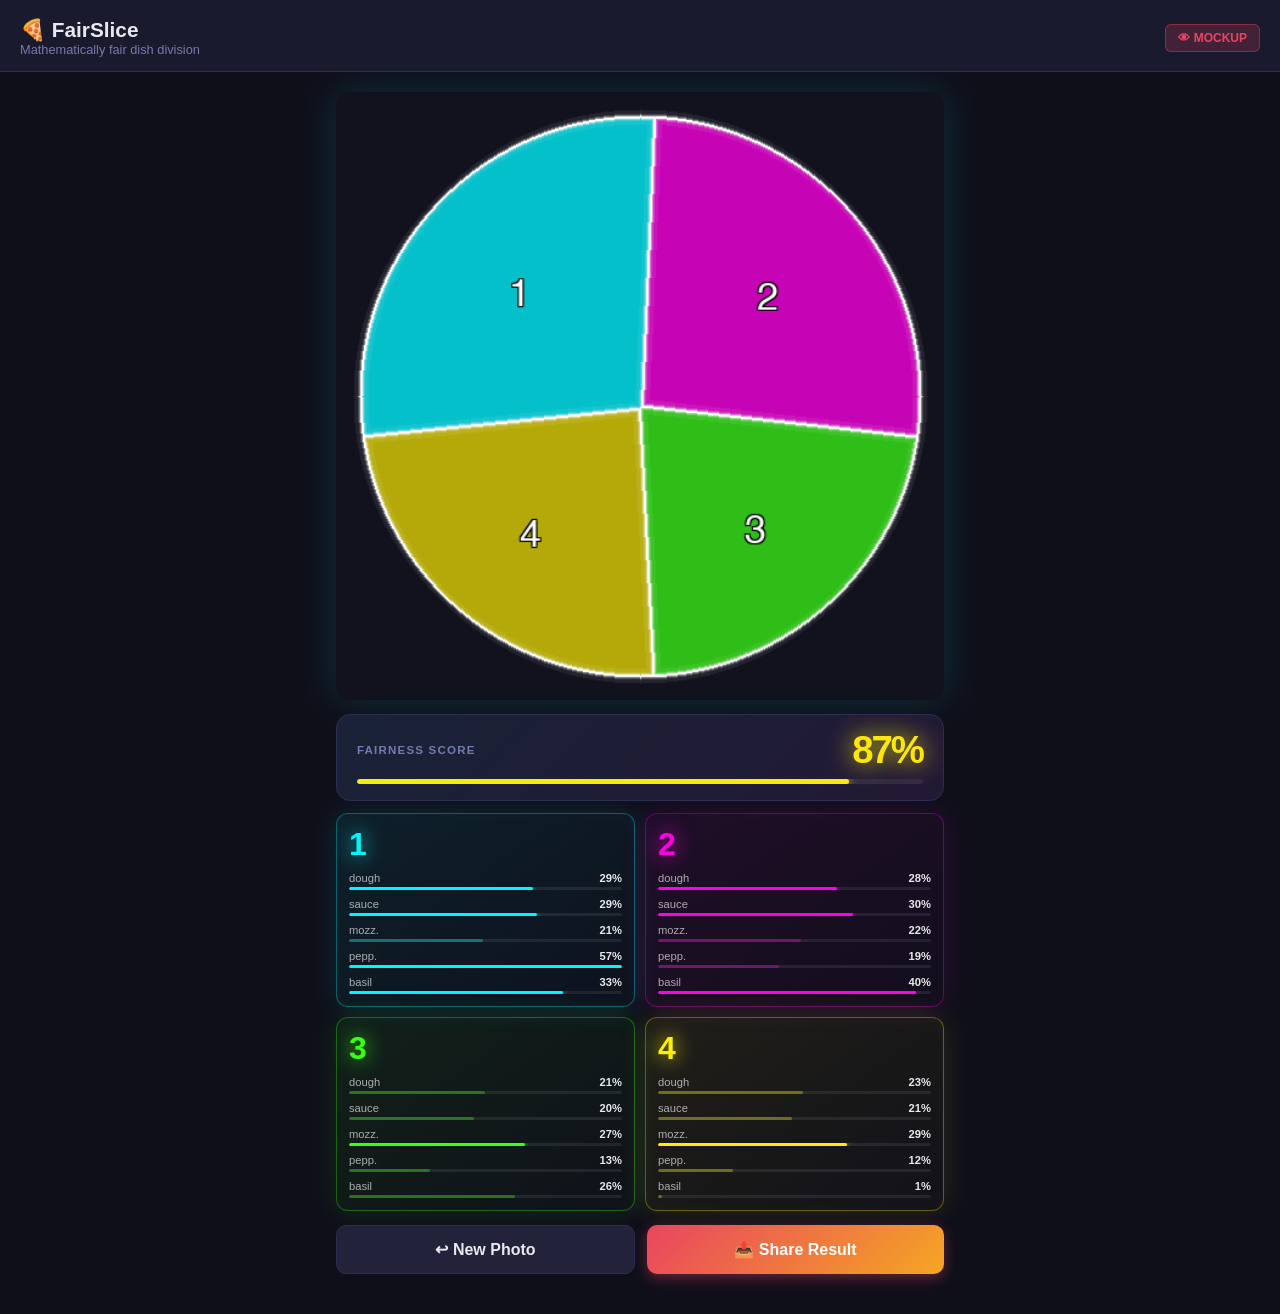
==== app/static/mockup.html @ 388ee1ed "feat: add Module 3 — visualization, UI, backend & deployment (Quirce) - src/fair-slice/visualize.py:" ====
<!DOCTYPE html>
<html lang="en">
<head>
  <meta charset="UTF-8"/>
  <meta name="viewport" content="width=device-width,initial-scale=1"/>
  <title>FairSlice — Result Mockup</title>
  <style>
    *,*::before,*::after{box-sizing:border-box;margin:0;padding:0}
    :root{--bg:#0f0f1a;--card:#1a1a2e;--card2:#22223a;--border:#2e2e50;--text:#e8e8f0;--muted:#7878aa;--radius:14px}
    html,body{background:var(--bg);color:var(--text);font-family:-apple-system,BlinkMacSystemFont,"Segoe UI",Roboto,sans-serif;min-height:100vh}
    header{padding:18px 20px 14px;background:var(--card);border-bottom:1px solid var(--border);display:flex;align-items:center;gap:12px;position:sticky;top:0;z-index:10}
    header h1{font-size:1.3rem;font-weight:700} header p{font-size:.8rem;color:var(--muted)}
    .tag{margin-left:auto;padding:6px 12px;font-size:.75rem;background:rgba(233,69,96,.2);border:1px solid rgba(233,69,96,.4);border-radius:6px;color:#e94560;font-weight:700}
    main{max-width:640px;margin:0 auto;padding:20px 16px 40px}
    .img-wrap{border-radius:var(--radius);overflow:hidden;margin-bottom:14px;box-shadow:0 0 40px rgba(0,245,255,.15)}
    .img-wrap img{width:100%;display:block}
    .fhero{background:var(--card);border:1px solid var(--border);border-radius:var(--radius);padding:16px 20px;margin-bottom:12px;position:relative;overflow:hidden}
    .fhero::before{content:'';position:absolute;inset:0;background:linear-gradient(135deg,rgba(0,245,255,.04),rgba(255,0,228,.04));pointer-events:none}
    .ftop{display:flex;align-items:center;justify-content:space-between;margin-bottom:10px}
    .flabel{font-size:.72rem;font-weight:700;text-transform:uppercase;letter-spacing:1.2px;color:var(--muted)}
    .fnum{font-size:2.4rem;font-weight:900;letter-spacing:-2px;line-height:1;color:#ffee00;text-shadow:0 0 24px #ffee00}
    .ftrack{height:5px;background:rgba(255,255,255,.07);border-radius:3px;overflow:hidden}
    .ffill{height:100%;border-radius:3px;background:#ffee00;width:87%;box-shadow:0 0 10px #ffee00,0 0 20px #ffee0055}
    .grid{display:grid;grid-template-columns:1fr 1fr;gap:10px;margin-bottom:14px}
    .card{border-radius:12px;padding:14px 12px 12px;border:1px solid transparent}
    .pnum{font-size:2rem;font-weight:900;line-height:1;margin-bottom:12px;text-shadow:0 0 20px currentColor}
    .irow{margin-bottom:8px} .irow:last-child{margin-bottom:0}
    .imeta{display:flex;justify-content:space-between;font-size:.7rem;margin-bottom:3px;color:rgba(255,255,255,.65);font-weight:500}
    .ipct{font-weight:700;color:rgba(255,255,255,.9)}
    .itrack{height:3px;background:rgba(255,255,255,.08);border-radius:2px;overflow:hidden}
    .ifill{height:100%;border-radius:2px}
    .brow{display:flex;gap:12px}
    .btn{flex:1;padding:14px;border-radius:10px;border:none;font-size:1rem;font-weight:600;cursor:pointer}
    .bs{background:var(--card2);color:var(--text);border:1px solid var(--border)}
    .ba{background:linear-gradient(135deg,#e94560,#f5a623);color:#fff;box-shadow:0 4px 14px rgba(233,69,96,.4)}
  </style>
</head>
<body>
<header>
  <div><h1>🍕 FairSlice</h1><p>Mathematically fair dish division</p></div>
  <span class="tag">👁 MOCKUP</span>
</header>
<main>
  <div class="img-wrap"><img src="[data-uri]" alt="Sliced dish"/></div>
  <div class="fhero">
    <div class="ftop"><span class="flabel">Fairness Score</span><span class="fnum">87%</span></div>
    <div class="ftrack"><div class="ffill"></div></div>
  </div>
  <div class="grid" id="g"></div>
  <div class="brow">
    <button class="btn bs">↩ New Photo</button>
    <button class="btn ba">📤 Share Result</button>
  </div>
</main>
<script>
const C=["#00f5ff","#ff00e4","#39ff14","#ffee00"];
const S=[[0.286,0.293,0.209,0.569,0.333],[0.279,0.303,0.223,0.189,0.402],[0.211,0.195,0.274,0.126,0.259],[0.225,0.209,0.294,0.117,0.006]];
const L=["dough","sauce","mozz.","pepp.","basil"];
const ideal=0.25,g=document.getElementById("g");
S.forEach((ps,i)=>{
  const c=C[i],d=document.createElement("div");
  d.className="card";d.style.borderColor=c+"55";
  d.style.background=`linear-gradient(145deg,${c}12,${c}04)`;
  d.style.boxShadow=`0 0 28px ${c}20,inset 0 0 20px ${c}08`;
  const n=document.createElement("div");n.className="pnum";n.textContent=i+1;n.style.color=c;d.appendChild(n);
  ps.forEach((v,k)=>{
    const hi=v>ideal*1.08,r=document.createElement("div");r.className="irow";
    const m=document.createElement("div");m.className="imeta";
    m.innerHTML=`<span>${L[k]}</span><span class="ipct">${(v*100).toFixed(0)}%</span>`;
    const t=document.createElement("div");t.className="itrack";
    const f=document.createElement("div");f.className="ifill";
    f.style.width=Math.min(v/(ideal*1.7)*100,100)+"%";
    f.style.background=hi?c:c+"55";f.style.boxShadow=hi?`0 0 6px ${c}`:"none";
    t.appendChild(f);r.appendChild(m);r.appendChild(t);d.appendChild(r);
  });
  g.appendChild(d);
});
</script>
</body>
</html>
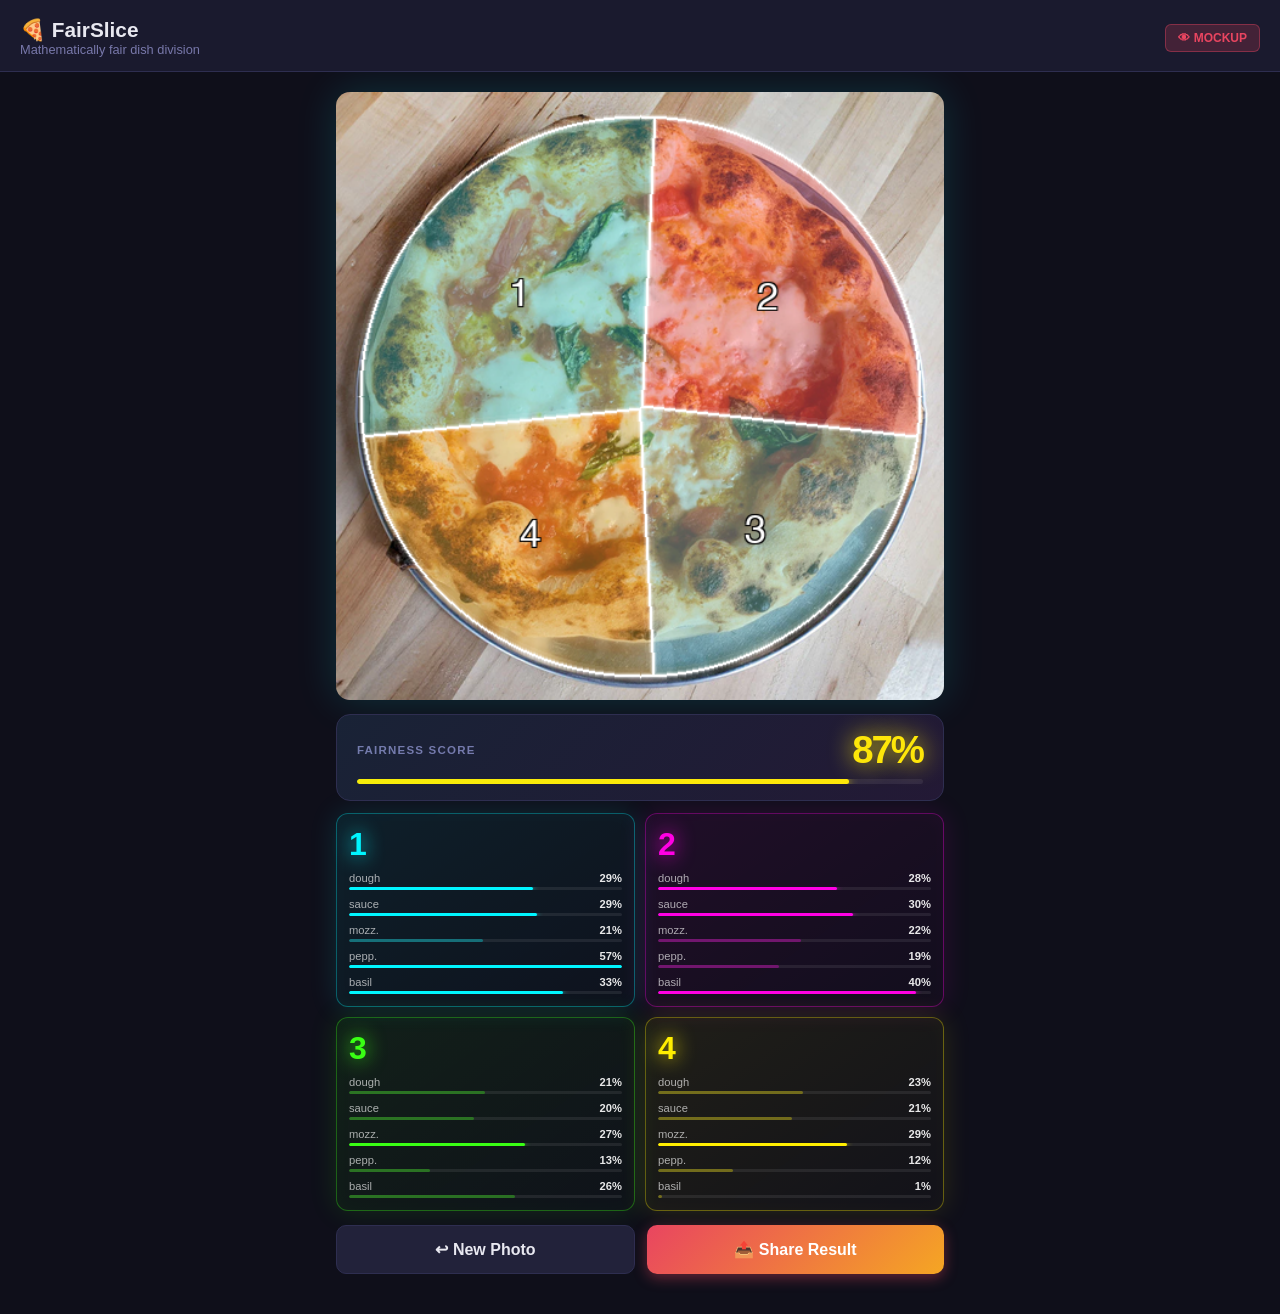
==== commit 50caafc0: "style: cleaner UI, softer overlay colours, real pizza mockup - visualize.py: replace harsh neon pale" ====
--- a/app/static/mockup.html
+++ b/app/static/mockup.html
@@ -41,7 +41,7 @@
   <span class="tag">👁 MOCKUP</span>
 </header>
 <main>
-  <div class="img-wrap"><img src="[data-uri]" alt="Sliced dish"/></div>
+  <div class="img-wrap"><img src="[data-uri]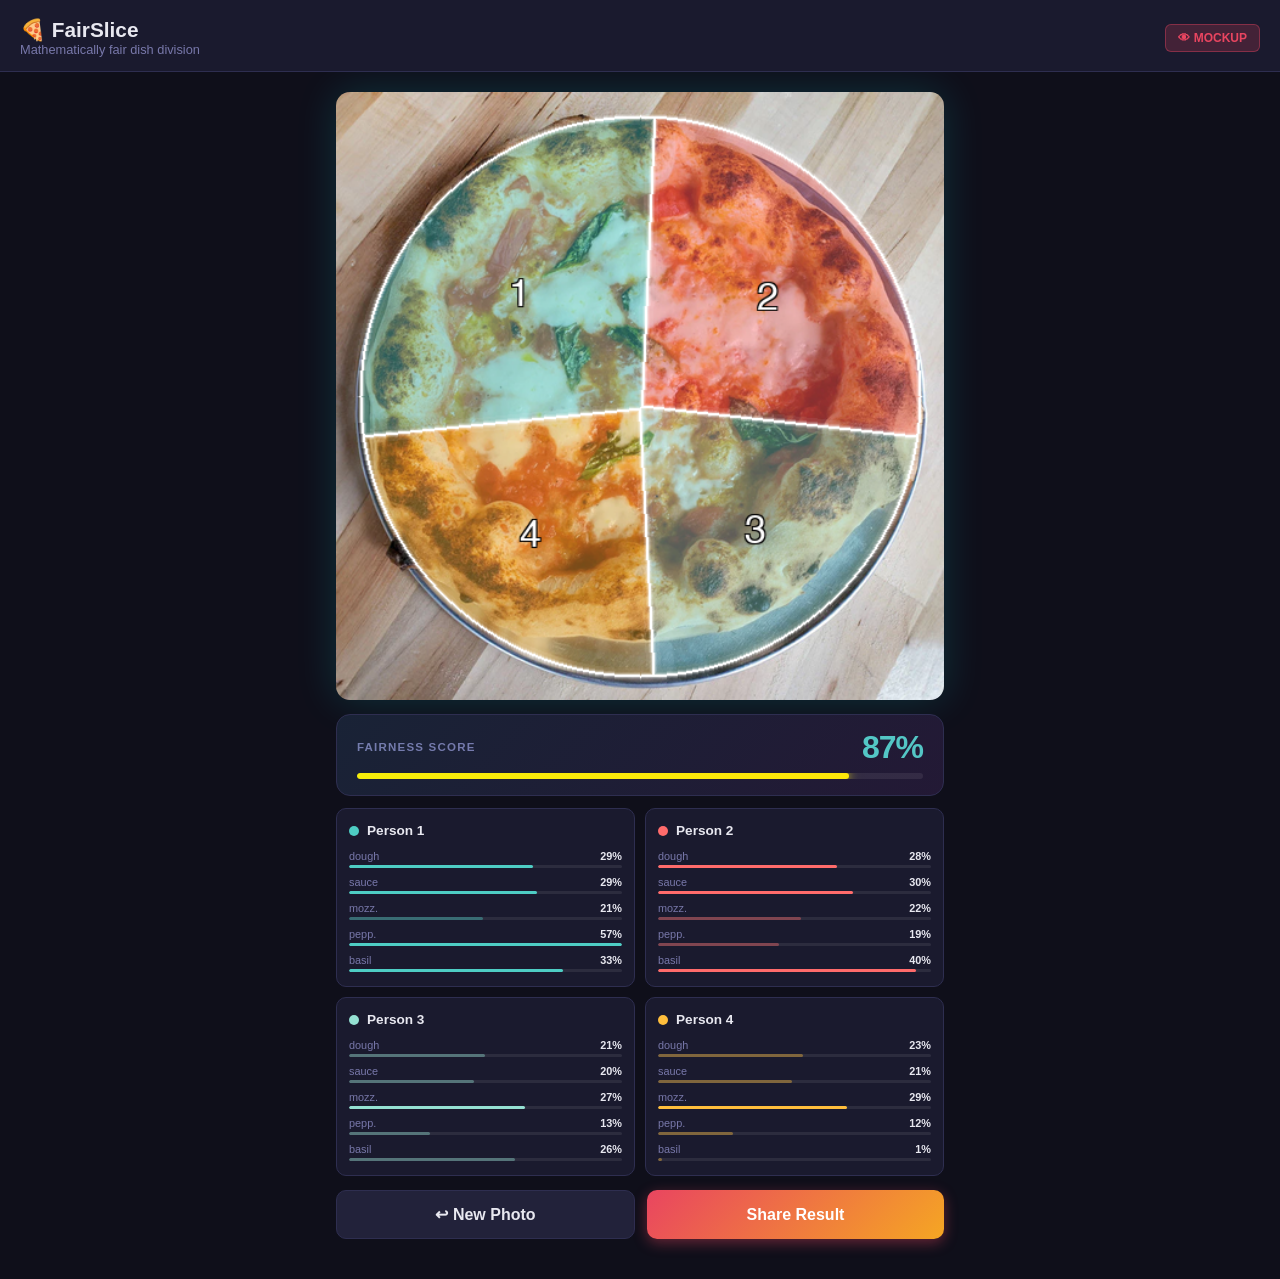
==== commit 5ba01574: "style: clean result section UI and remove Share Result emoji - Fairness score: smaller weight, no te" ====
--- a/app/static/mockup.html
+++ b/app/static/mockup.html
@@ -18,15 +18,15 @@
     .fhero::before{content:'';position:absolute;inset:0;background:linear-gradient(135deg,rgba(0,245,255,.04),rgba(255,0,228,.04));pointer-events:none}
     .ftop{display:flex;align-items:center;justify-content:space-between;margin-bottom:10px}
     .flabel{font-size:.72rem;font-weight:700;text-transform:uppercase;letter-spacing:1.2px;color:var(--muted)}
-    .fnum{font-size:2.4rem;font-weight:900;letter-spacing:-2px;line-height:1;color:#ffee00;text-shadow:0 0 24px #ffee00}
-    .ftrack{height:5px;background:rgba(255,255,255,.07);border-radius:3px;overflow:hidden}
+    .fnum{font-size:2rem;font-weight:700;letter-spacing:-1px;line-height:1;color:#4ecdc4}
+    .ftrack{height:6px;background:rgba(255,255,255,.08);border-radius:4px;overflow:hidden}
     .ffill{height:100%;border-radius:3px;background:#ffee00;width:87%;box-shadow:0 0 10px #ffee00,0 0 20px #ffee0055}
     .grid{display:grid;grid-template-columns:1fr 1fr;gap:10px;margin-bottom:14px}
-    .card{border-radius:12px;padding:14px 12px 12px;border:1px solid transparent}
-    .pnum{font-size:2rem;font-weight:900;line-height:1;margin-bottom:12px;text-shadow:0 0 20px currentColor}
+    .card{border-radius:10px;padding:14px 12px;border:1px solid var(--border);background:var(--card)}
+    .pnum{font-size:.85rem;font-weight:600;color:var(--text)}
     .irow{margin-bottom:8px} .irow:last-child{margin-bottom:0}
-    .imeta{display:flex;justify-content:space-between;font-size:.7rem;margin-bottom:3px;color:rgba(255,255,255,.65);font-weight:500}
-    .ipct{font-weight:700;color:rgba(255,255,255,.9)}
+    .imeta{display:flex;justify-content:space-between;font-size:.68rem;margin-bottom:3px;color:var(--muted)}
+    .ipct{font-weight:600;color:var(--text)}
     .itrack{height:3px;background:rgba(255,255,255,.08);border-radius:2px;overflow:hidden}
     .ifill{height:100%;border-radius:2px}
     .brow{display:flex;gap:12px}
@@ -49,20 +49,18 @@
   <div class="grid" id="g"></div>
   <div class="brow">
     <button class="btn bs">↩ New Photo</button>
-    <button class="btn ba">📤 Share Result</button>
+    <button class="btn ba">Share Result</button>
   </div>
 </main>
 <script>
-const C=["#00f5ff","#ff00e4","#39ff14","#ffee00"];
+const C=["#4ecdc4","#ff6b6b","#95e1d3","#ffbe3c","#6c5ce7","#fd9644","#48dbfb","#ff9ff3"];
 const S=[[0.286,0.293,0.209,0.569,0.333],[0.279,0.303,0.223,0.189,0.402],[0.211,0.195,0.274,0.126,0.259],[0.225,0.209,0.294,0.117,0.006]];
 const L=["dough","sauce","mozz.","pepp.","basil"];
 const ideal=0.25,g=document.getElementById("g");
 S.forEach((ps,i)=>{
   const c=C[i],d=document.createElement("div");
-  d.className="card";d.style.borderColor=c+"55";
-  d.style.background=`linear-gradient(145deg,${c}12,${c}04)`;
-  d.style.boxShadow=`0 0 28px ${c}20,inset 0 0 20px ${c}08`;
-  const n=document.createElement("div");n.className="pnum";n.textContent=i+1;n.style.color=c;d.appendChild(n);
+  d.className="card";
+  const hdr=document.createElement("div");hdr.style.cssText="display:flex;align-items:center;gap:8px;margin-bottom:12px";const dot=document.createElement("div");dot.style.cssText="width:10px;height:10px;border-radius:50%;flex-shrink:0;background:"+c;const n=document.createElement("div");n.className="pnum";n.textContent="Person "+(i+1);hdr.appendChild(dot);hdr.appendChild(n);d.appendChild(hdr);
   ps.forEach((v,k)=>{
     const hi=v>ideal*1.08,r=document.createElement("div");r.className="irow";
     const m=document.createElement("div");m.className="imeta";
@@ -70,7 +68,7 @@
     const t=document.createElement("div");t.className="itrack";
     const f=document.createElement("div");f.className="ifill";
     f.style.width=Math.min(v/(ideal*1.7)*100,100)+"%";
-    f.style.background=hi?c:c+"55";f.style.boxShadow=hi?`0 0 6px ${c}`:"none";
+    f.style.background=hi?c:c+"66";
     t.appendChild(f);r.appendChild(m);r.appendChild(t);d.appendChild(r);
   });
   g.appendChild(d);
